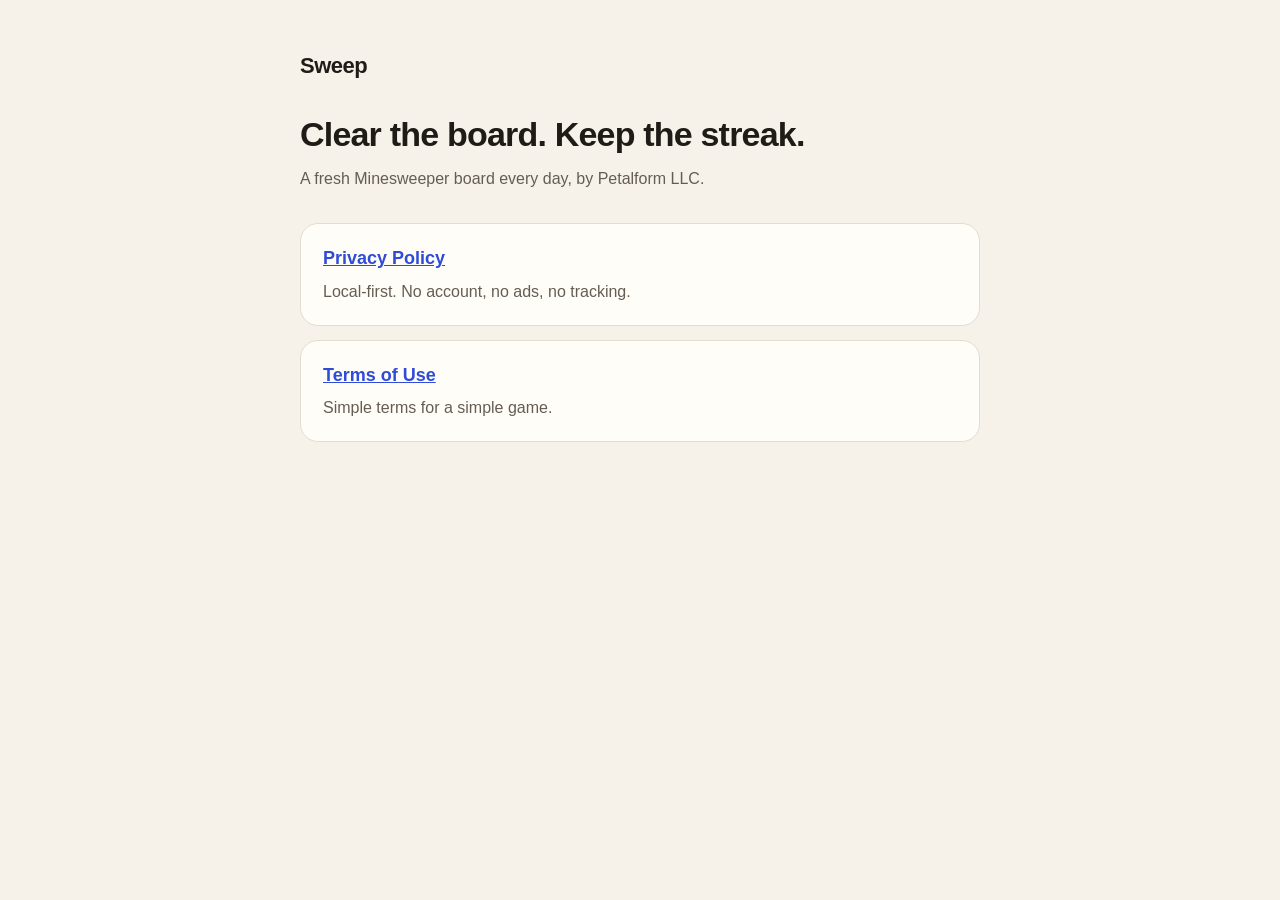
==== index.html @ 0e3dfdfc "Add Sweep privacy policy and terms Co-Authored-By: Claude Opus 5.5 <noreply@anthropic.com>" ====
<!doctype html><html lang="en"><head><meta charset="utf-8"><meta name="viewport" content="width=device-width,initial-scale=1"><title>Sweep</title><link rel="stylesheet" href="style.css"></head>
<body><main><span class="brand">Sweep</span><h1>Clear the board. Keep the streak.</h1><p class="meta">A fresh Minesweeper board every day, by Petalform LLC.</p>
<section><h2><a href="privacy.html">Privacy Policy</a></h2><p>Local-first. No account, no ads, no tracking.</p></section>
<section><h2><a href="terms.html">Terms of Use</a></h2><p>Simple terms for a simple game.</p></section></main></body></html>
---- style.css ----
:root{--bg:#F6F2EA;--surface:#FFFDF8;--text:#1F1B16;--muted:#655D52;--accent:#2F4BD8;--border:#E4DCCE}
@media (prefers-color-scheme:dark){:root{--bg:#14151A;--surface:#1D1F26;--text:#F2EFE9;--muted:#ABA79F;--accent:#8196FF;--border:#30333D}}
*{box-sizing:border-box}body{margin:0;background:var(--bg);color:var(--text);font:16px/1.6 -apple-system,BlinkMacSystemFont,"Segoe UI",Inter,Roboto,sans-serif}
main{max-width:720px;margin:0 auto;padding:48px 20px 64px}a{color:var(--accent)}
.brand{font-weight:800;font-size:22px;letter-spacing:-.5px;text-decoration:none;color:var(--text)}
h1{font-size:34px;letter-spacing:-.8px;margin:24px 0 4px}.meta{color:var(--muted);margin:0 0 32px}
section{background:var(--surface);border:1px solid var(--border);border-radius:18px;padding:20px 22px;margin:0 0 14px}
h2{font-size:18px;margin:0 0 6px}section p{margin:0;color:var(--muted)}nav{margin-top:32px;color:var(--muted);font-size:14px}
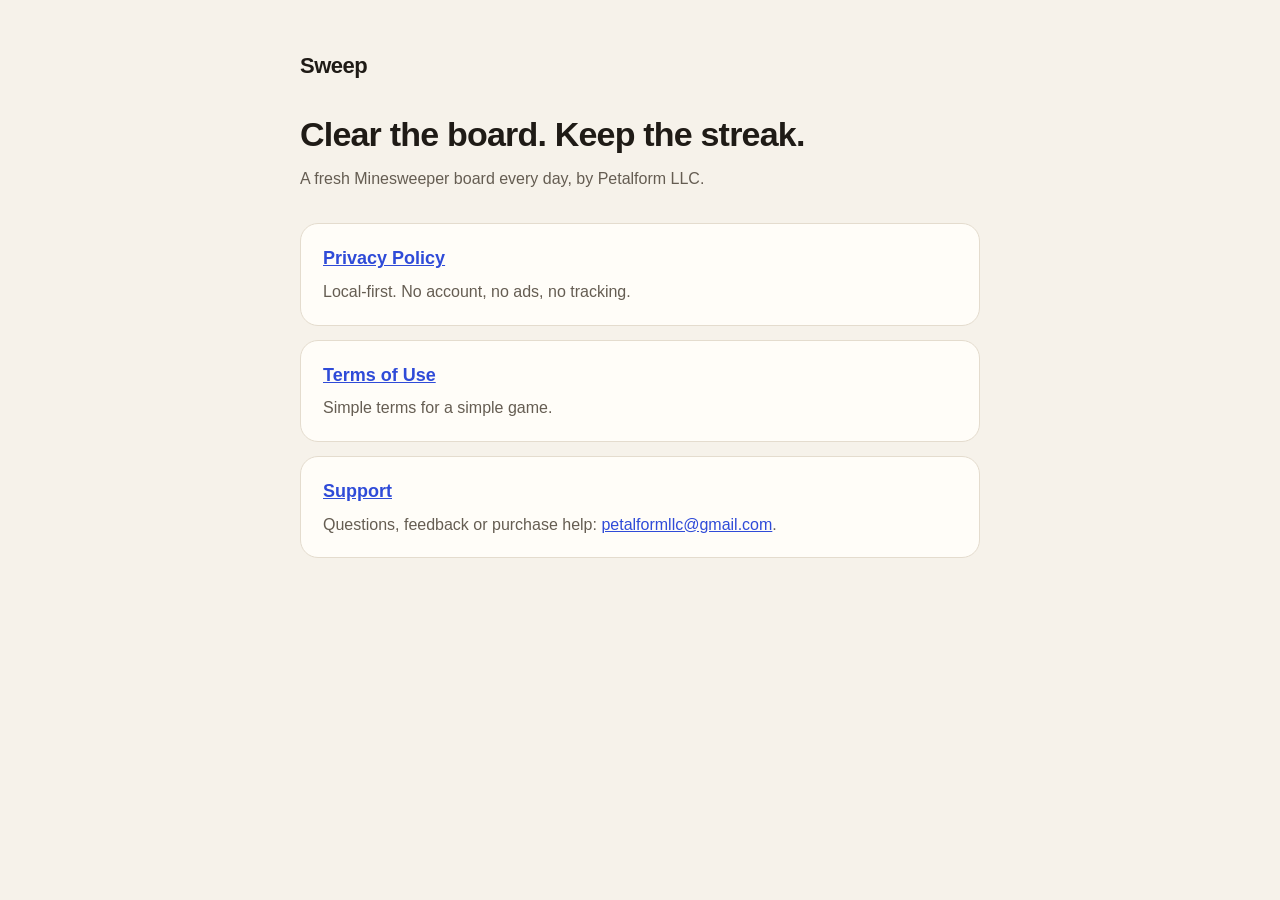
==== commit cb0e7430: "Add support page and contact email Co-Authored-By: Claude Opus 5.5 <noreply@anthropic.com>" ====
--- a/index.html
+++ b/index.html
@@ -1,4 +1,5 @@
 <!doctype html><html lang="en"><head><meta charset="utf-8"><meta name="viewport" content="width=device-width,initial-scale=1"><title>Sweep</title><link rel="stylesheet" href="style.css"></head>
 <body><main><span class="brand">Sweep</span><h1>Clear the board. Keep the streak.</h1><p class="meta">A fresh Minesweeper board every day, by Petalform LLC.</p>
 <section><h2><a href="privacy.html">Privacy Policy</a></h2><p>Local-first. No account, no ads, no tracking.</p></section>
-<section><h2><a href="terms.html">Terms of Use</a></h2><p>Simple terms for a simple game.</p></section></main></body></html>
+<section><h2><a href="terms.html">Terms of Use</a></h2><p>Simple terms for a simple game.</p></section>
+<section><h2><a href="support.html">Support</a></h2><p>Questions, feedback or purchase help: <a href="mailto:petalformllc@gmail.com">petalformllc@gmail.com</a>.</p></section></main></body></html>
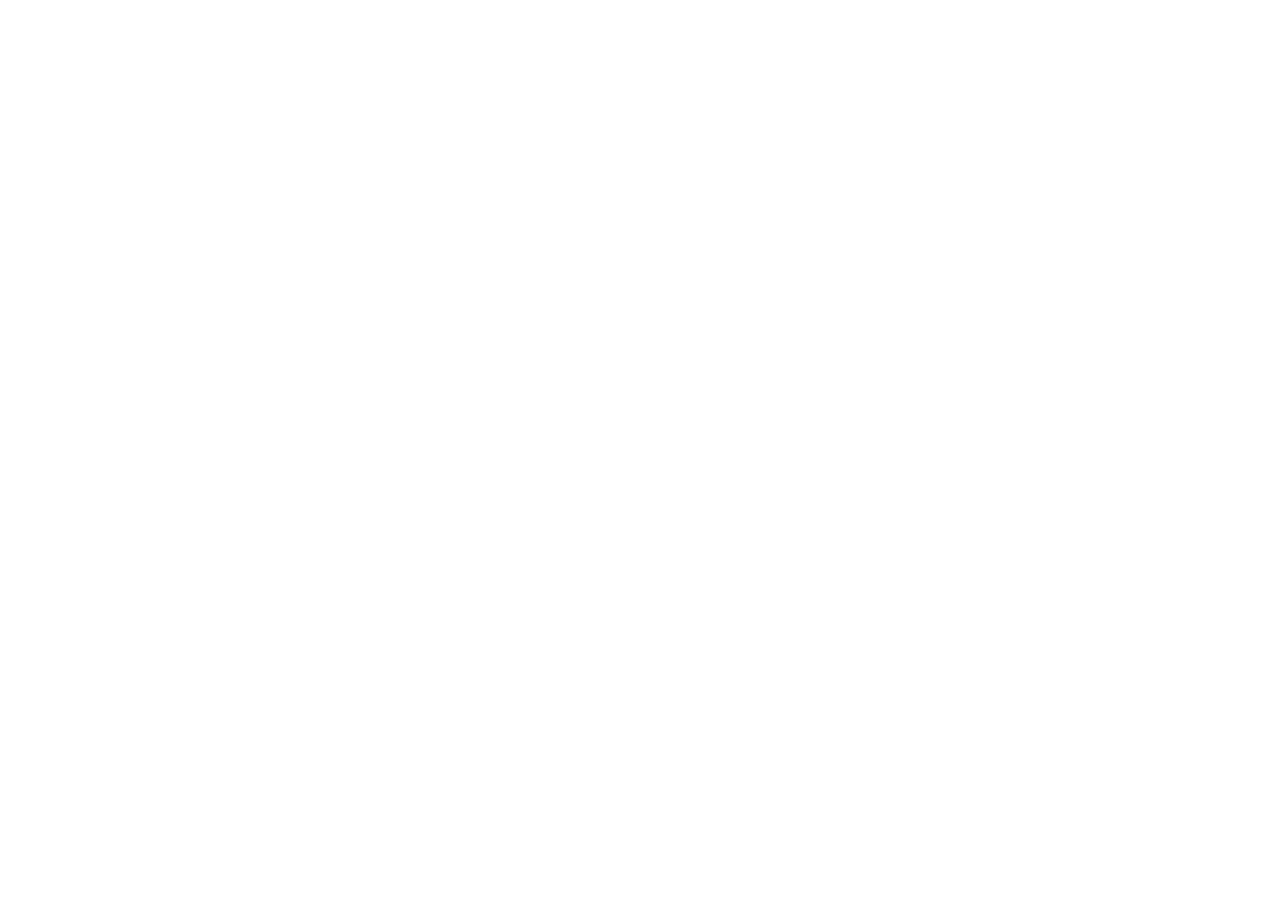
==== commit 3ae2fcaf: "Moved to petalformllc.com: every page now redirects to its new address Co-Authored-By: Claude Opus 5" ====
--- a/index.html
+++ b/index.html
@@ -1,5 +1,14 @@
-<!doctype html><html lang="en"><head><meta charset="utf-8"><meta name="viewport" content="width=device-width,initial-scale=1"><title>Sweep</title><link rel="stylesheet" href="style.css"></head>
-<body><main><span class="brand">Sweep</span><h1>Clear the board. Keep the streak.</h1><p class="meta">A fresh Minesweeper board every day, by Petalform LLC.</p>
-<section><h2><a href="privacy.html">Privacy Policy</a></h2><p>Local-first. No account, no ads, no tracking.</p></section>
-<section><h2><a href="terms.html">Terms of Use</a></h2><p>Simple terms for a simple game.</p></section>
-<section><h2><a href="support.html">Support</a></h2><p>Questions, feedback or purchase help: <a href="mailto:petalformllc@gmail.com">petalformllc@gmail.com</a>.</p></section></main></body></html>
+<!doctype html>
+<html lang="en">
+<head>
+<meta charset="utf-8">
+<meta name="viewport" content="width=device-width, initial-scale=1">
+<title>Sweep · moved to petalformllc.com</title>
+<link rel="canonical" href="https://petalformllc.com/apps/sweep/">
+<meta http-equiv="refresh" content="0; url=https://petalformllc.com/apps/sweep/">
+<script>location.replace("https://petalformllc.com/apps/sweep/" + location.hash)</script>
+</head>
+<body style="font:17px/1.6 system-ui,sans-serif;max-width:560px;margin:15vh auto;padding:0 20px">
+<p>This page has moved to <a href="https://petalformllc.com/apps/sweep/">petalformllc.com/apps/sweep/</a>.</p>
+</body>
+</html>
